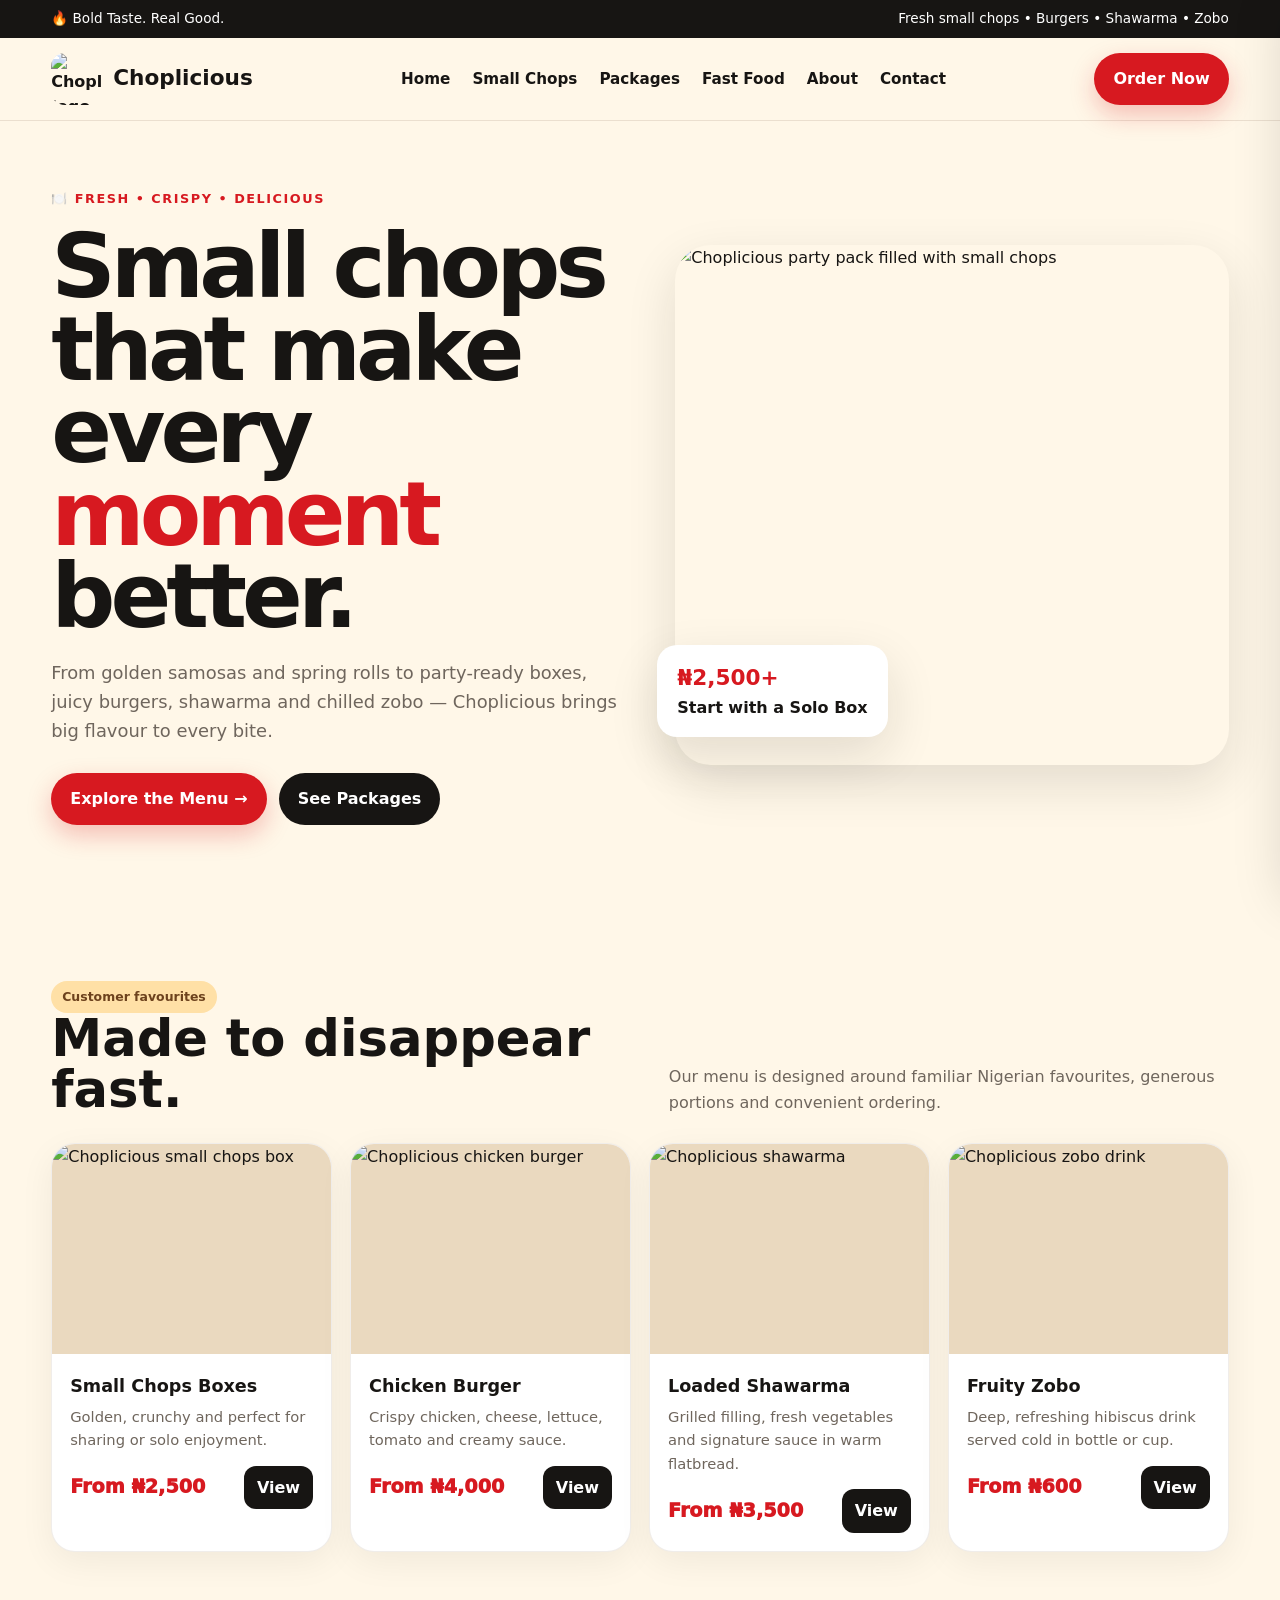
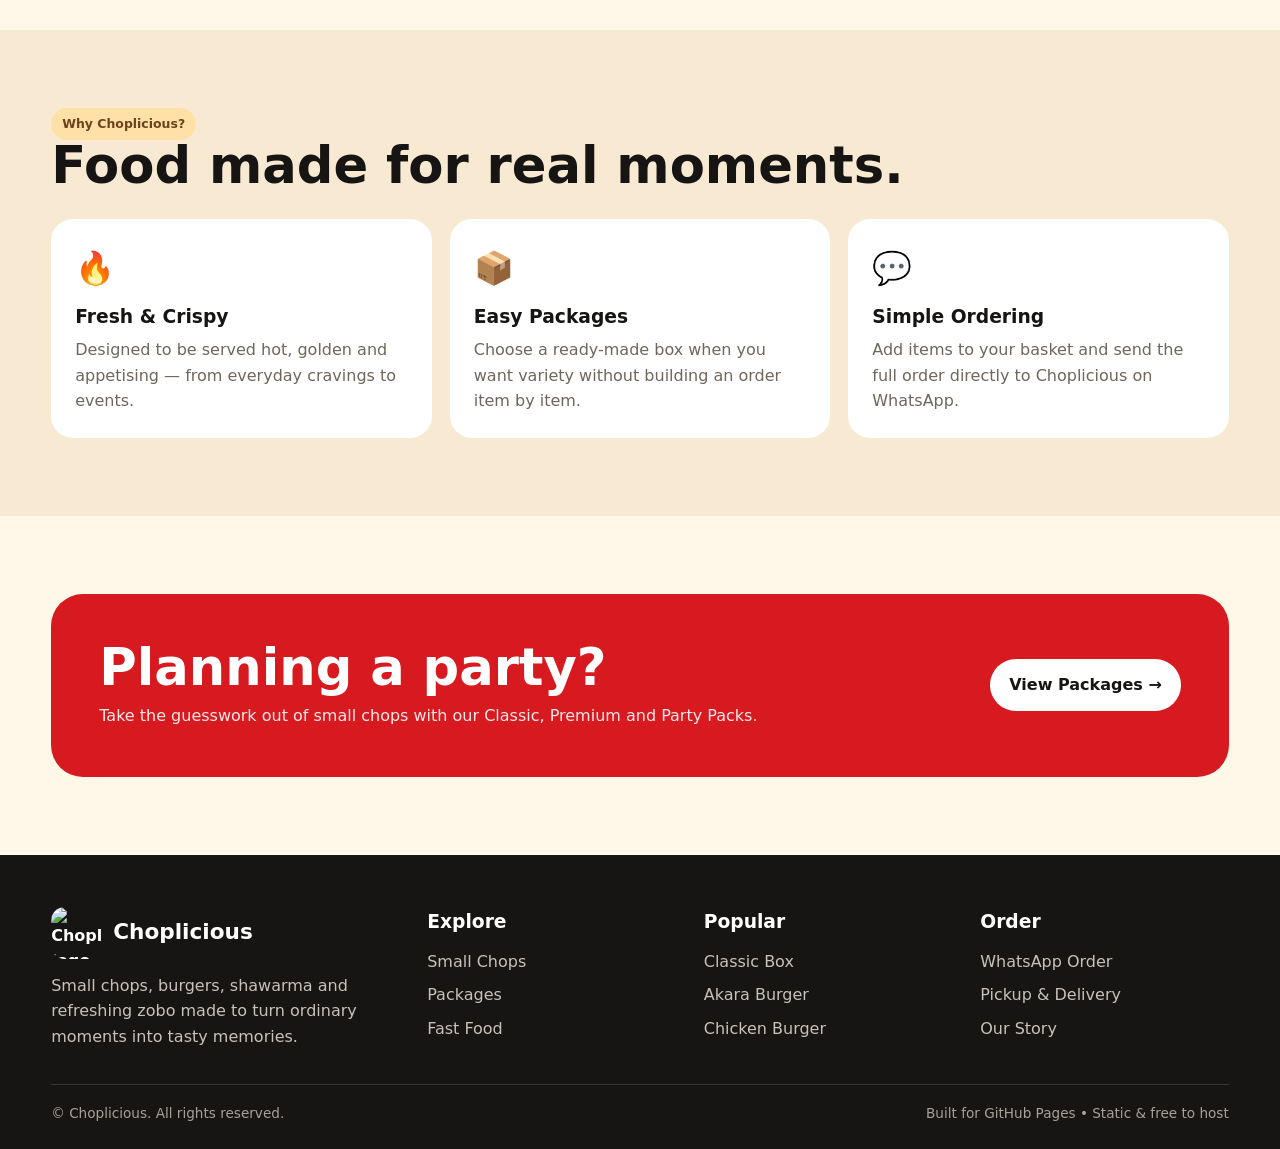
==== index.html @ dd44a3d0 "Add files via upload" ====
<!doctype html>
<html lang="en"><head><meta charset="utf-8"><meta name="viewport" content="width=device-width,initial-scale=1">
<title>Choplicious — Bold Taste. Real Good.</title><meta name="description" content="Choplicious small chops, burgers, shawarma and zobo.">
<link rel="preconnect" href="https://fonts.googleapis.com"><link rel="preconnect" href="https://fonts.gstatic.com" crossorigin>
<link href="https://fonts.googleapis.com/css2?family=DM+Sans:wght@400;500;700;900&family=Pacifico&display=swap" rel="stylesheet">
<link rel="stylesheet" href="styles.css"></head><body>
<div class="topbar"><div class="container"><span>🔥 Bold Taste. Real Good.</span><span>Fresh small chops • Burgers • Shawarma • Zobo</span></div></div>
<header class="navbar"><div class="container nav-inner">
<a class="brand" href="index.html"><img src="assets/logo.png" alt="Choplicious logo"><span>Choplicious</span></a>
<button class="menu-btn" id="mobileMenu" aria-label="Open menu">☰</button>
<nav class="nav-links" id="navLinks">
<a href="index.html">Home</a><a href="menu.html">Small Chops</a><a href="packages.html">Packages</a><a href="fast-food.html">Fast Food</a><a href="about.html">About</a><a href="contact.html">Contact</a>
</nav>
<a class="btn btn-primary nav-cta" href="contact.html">Order Now</a>
</div></header>

<main>
<section class="hero"><div class="container hero-grid"><div>
<span class="kicker">🍽️ Fresh • Crispy • Delicious</span>
<h1>Small chops that make every <span>moment</span> better.</h1>
<p>From golden samosas and spring rolls to party-ready boxes, juicy burgers, shawarma and chilled zobo — Choplicious brings big flavour to every bite.</p>
<div class="hero-actions"><a class="btn btn-primary" href="menu.html">Explore the Menu →</a><a class="btn btn-dark" href="packages.html">See Packages</a></div>
</div><div class="hero-card"><img src="assets/party-pack.png" alt="Choplicious party pack filled with small chops"><div class="hero-badge"><strong>₦2,500+</strong>Start with a Solo Box</div></div></div></section>

<section class="section"><div class="container"><div class="section-head"><div><span class="pill">Customer favourites</span><h2>Made to disappear fast.</h2></div><p>Our menu is designed around familiar Nigerian favourites, generous portions and convenient ordering.</p></div>
<div class="cards">
<div class="card"><div class="card-img"><img src="assets/solo-box.png" alt="Choplicious small chops box"></div><div class="card-body"><h3>Small Chops Boxes</h3><p>Golden, crunchy and perfect for sharing or solo enjoyment.</p><div class="card-foot"><span class="price">From ₦2,500</span><a class="small-btn" href="packages.html">View</a></div></div></div>
<div class="card"><div class="card-img"><img src="assets/chicken-burger.png" alt="Choplicious chicken burger"></div><div class="card-body"><h3>Chicken Burger</h3><p>Crispy chicken, cheese, lettuce, tomato and creamy sauce.</p><div class="card-foot"><span class="price">From ₦4,000</span><a class="small-btn" href="fast-food.html">View</a></div></div></div>
<div class="card"><div class="card-img"><img src="assets/shawarma.png" alt="Choplicious shawarma"></div><div class="card-body"><h3>Loaded Shawarma</h3><p>Grilled filling, fresh vegetables and signature sauce in warm flatbread.</p><div class="card-foot"><span class="price">From ₦3,500</span><a class="small-btn" href="fast-food.html">View</a></div></div></div>
<div class="card"><div class="card-img"><img src="assets/zobo.png" alt="Choplicious zobo drink"></div><div class="card-body"><h3>Fruity Zobo</h3><p>Deep, refreshing hibiscus drink served cold in bottle or cup.</p><div class="card-foot"><span class="price">From ₦600</span><a class="small-btn" href="fast-food.html">View</a></div></div></div>
</div></div></section>

<section class="section alt"><div class="container"><div class="section-head"><div><span class="pill">Why Choplicious?</span><h2>Food made for real moments.</h2></div></div>
<div class="feature-strip"><div class="feature"><div class="icon">🔥</div><h3>Fresh & Crispy</h3><p>Designed to be served hot, golden and appetising — from everyday cravings to events.</p></div><div class="feature"><div class="icon">📦</div><h3>Easy Packages</h3><p>Choose a ready-made box when you want variety without building an order item by item.</p></div><div class="feature"><div class="icon">💬</div><h3>Simple Ordering</h3><p>Add items to your basket and send the full order directly to Choplicious on WhatsApp.</p></div></div></div></section>

<section class="section"><div class="container"><div class="cta"><div><h2>Planning a party?</h2><p>Take the guesswork out of small chops with our Classic, Premium and Party Packs.</p></div><a class="btn btn-light" href="packages.html">View Packages →</a></div></div></section>
</main>
<footer class="footer"><div class="container">
<div class="footer-grid">
<div><div class="brand"><img src="assets/logo.png" alt="Choplicious logo"><span>Choplicious</span></div><p style="margin-top:14px">Small chops, burgers, shawarma and refreshing zobo made to turn ordinary moments into tasty memories.</p></div>
<div><h3>Explore</h3><div class="footer-links"><a href="menu.html">Small Chops</a><a href="packages.html">Packages</a><a href="fast-food.html">Fast Food</a></div></div>
<div><h3>Popular</h3><div class="footer-links"><a href="packages.html">Classic Box</a><a href="fast-food.html">Akara Burger</a><a href="fast-food.html">Chicken Burger</a></div></div>
<div><h3>Order</h3><div class="footer-links"><a href="contact.html">WhatsApp Order</a><a href="contact.html">Pickup & Delivery</a><a href="about.html">Our Story</a></div></div>
</div>
<div class="footer-bottom"><span>© <span id="year"></span> Choplicious. All rights reserved.</span><span>Built for GitHub Pages • Static & free to host</span></div>
</div></footer>
<div class="toast" id="toast"></div>
<div class="cart" id="cart"><div class="cart-head"><div><b>Your Order</b><div style="color:#777;font-size:.85rem">Ready for WhatsApp checkout</div></div><button class="close" onclick="closeCart()">×</button></div><div class="cart-items" id="cartItems"></div><div class="cart-foot"><div style="display:flex;justify-content:space-between;font-size:1.1rem;margin-bottom:14px"><b>Total</b><b id="cartTotal">₦0</b></div><button class="btn btn-primary" style="width:100%" onclick="checkout()">Order via WhatsApp</button></div></div>
<script src="script.js"></script>
</body></html>
---- styles.css ----
:root{
  --red:#d71920;
  --red-dark:#a90f15;
  --cream:#fff7e8;
  --cream-2:#f8ead2;
  --charcoal:#171513;
  --gold:#e8a52a;
  --brown:#8a5a32;
  --brown-dark:#5a361f;
  --white:#fff;
  --muted:#6f665d;
  --shadow:0 18px 50px rgba(23,21,19,.12);
  --radius:24px;
  --max:1180px;
}
*{box-sizing:border-box;margin:0;padding:0}
html{scroll-behavior:smooth}
body{
  font-family:Inter,system-ui,-apple-system,BlinkMacSystemFont,"Segoe UI",sans-serif;
  background:var(--cream);color:var(--charcoal);line-height:1.6;
}
a{text-decoration:none;color:inherit}
img{max-width:100%;display:block}
button,input,textarea{font:inherit}
.container{width:min(var(--max),92%);margin:auto}
.topbar{background:var(--charcoal);color:#fff;font-size:.85rem}
.topbar .container{display:flex;justify-content:space-between;gap:20px;padding:8px 0}
.navbar{
  position:sticky;top:0;z-index:1000;background:rgba(255,247,232,.94);
  backdrop-filter:blur(16px);border-bottom:1px solid rgba(90,54,31,.12)
}
.nav-inner{height:82px;display:flex;align-items:center;justify-content:space-between;gap:24px}
.brand{display:flex;align-items:center;gap:10px;font-weight:900}
.brand img{width:52px;height:52px;object-fit:contain;border-radius:14px}
.brand span{font-size:1.35rem}
.nav-links{display:flex;align-items:center;gap:22px;font-weight:700;font-size:.95rem}
.nav-links a{position:relative}
.nav-links a:after{content:"";position:absolute;left:0;bottom:-8px;width:0;height:3px;background:var(--red);border-radius:10px;transition:.25s}
.nav-links a:hover:after,.nav-links a.active:after{width:100%}
.menu-btn{display:none;border:0;background:var(--charcoal);color:#fff;border-radius:12px;padding:10px 12px}
.btn{
  display:inline-flex;align-items:center;justify-content:center;gap:8px;border:0;
  padding:13px 19px;border-radius:999px;font-weight:900;cursor:pointer;transition:.25s
}
.btn-primary{background:var(--red);color:#fff;box-shadow:0 10px 24px rgba(215,25,32,.25)}
.btn-primary:hover{transform:translateY(-2px);background:var(--red-dark)}
.btn-dark{background:var(--charcoal);color:#fff}
.btn-light{background:#fff;color:var(--charcoal)}
.hero{padding:64px 0 78px;overflow:hidden}
.hero-grid{display:grid;grid-template-columns:1.02fr .98fr;align-items:center;gap:48px}
.kicker{display:inline-flex;align-items:center;gap:8px;color:var(--red);font-weight:900;text-transform:uppercase;letter-spacing:.12em;font-size:.8rem}
.hero h1{font-size:clamp(3rem,7vw,6.2rem);line-height:.92;margin:15px 0 22px;letter-spacing:-.055em}
.hero h1 span{color:var(--red)}
.hero p{font-size:1.12rem;color:var(--muted);max-width:620px}
.hero-actions{display:flex;flex-wrap:wrap;gap:12px;margin-top:28px}
.hero-card{position:relative}
.hero-card img{width:100%;height:520px;object-fit:cover;border-radius:36px;box-shadow:var(--shadow)}
.hero-badge{
  position:absolute;left:-18px;bottom:28px;background:#fff;padding:16px 20px;border-radius:20px;
  box-shadow:var(--shadow);font-weight:900
}
.hero-badge strong{display:block;color:var(--red);font-size:1.35rem}
.section{padding:78px 0}
.section.alt{background:var(--cream-2)}
.section-head{display:flex;align-items:end;justify-content:space-between;gap:24px;margin-bottom:28px}
.section-head h2{font-size:clamp(2rem,4vw,3.4rem);line-height:1}
.section-head p{max-width:560px;color:var(--muted)}
.pill{display:inline-block;background:#ffe0a6;color:#6d421d;padding:6px 11px;border-radius:999px;font-weight:900;font-size:.78rem}
.cards{display:grid;grid-template-columns:repeat(4,1fr);gap:18px}
.card{
  background:#fff;border:1px solid rgba(90,54,31,.09);border-radius:var(--radius);
  overflow:hidden;box-shadow:0 10px 35px rgba(23,21,19,.06);transition:.25s
}
.card:hover{transform:translateY(-6px);box-shadow:var(--shadow)}
.card-img{height:210px;overflow:hidden;background:#ead9bf}
.card-img img{width:100%;height:100%;object-fit:cover;transition:.5s}
.card:hover .card-img img{transform:scale(1.04)}
.card-body{padding:18px}
.card-body h3{font-size:1.1rem;margin-bottom:4px}
.card-body p{color:var(--muted);font-size:.92rem;min-height:44px}
.price{font-size:1.2rem;font-weight:950;color:var(--red)}
.card-foot{display:flex;justify-content:space-between;align-items:center;gap:12px;margin-top:14px}
.small-btn{border:0;background:var(--charcoal);color:#fff;padding:9px 13px;border-radius:12px;font-weight:800;cursor:pointer}
.menu-grid{display:grid;grid-template-columns:repeat(3,1fr);gap:18px}
.menu-card{padding:20px;background:#fff;border-radius:22px;border:1px solid rgba(90,54,31,.08)}
.menu-card h3{display:flex;justify-content:space-between;gap:12px}
.menu-card .desc{font-size:.88rem;color:var(--muted);margin:5px 0 12px}
.menu-card .meta{font-size:.78rem;color:#806f5e}
.filters{display:flex;gap:9px;flex-wrap:wrap;margin-bottom:24px}
.filter{border:1px solid #d9c4a7;background:#fff;color:var(--charcoal);padding:9px 14px;border-radius:999px;font-weight:800;cursor:pointer}
.filter.active{background:var(--red);border-color:var(--red);color:#fff}
.package-grid{display:grid;grid-template-columns:repeat(4,1fr);gap:18px}
.package{position:relative;padding:26px;background:var(--charcoal);color:#fff;border-radius:26px;overflow:hidden}
.package:nth-child(2){background:#6b4326}
.package:nth-child(3){background:var(--red)}
.package:nth-child(4){background:#9a6b2f}
.package:before{content:"";position:absolute;width:160px;height:160px;border-radius:50%;background:rgba(255,255,255,.08);right:-50px;top:-60px}
.package h3{font-size:1.45rem}
.package .package-price{font-size:2rem;font-weight:950;margin:8px 0 16px}
.package ul{list-style:none;display:grid;gap:8px;color:#f8ead2;font-size:.92rem;margin-bottom:20px}
.package li:before{content:"✓";color:#ffd36a;font-weight:900;margin-right:8px}
.feature-strip{display:grid;grid-template-columns:repeat(3,1fr);gap:18px}
.feature{padding:24px;background:#fff;border-radius:22px}
.feature .icon{font-size:2rem;margin-bottom:8px}
.feature h3{margin-bottom:5px}
.feature p{color:var(--muted)}
.cta{padding:48px;border-radius:32px;background:var(--red);color:#fff;display:flex;align-items:center;justify-content:space-between;gap:25px}
.cta h2{font-size:clamp(2rem,4vw,3.2rem);line-height:1}
.cta p{opacity:.9;margin-top:10px}
.page-hero{padding:72px 0 52px;background:linear-gradient(135deg,#fff7e8 0%,#f3dfbf 100%)}
.page-hero h1{font-size:clamp(2.7rem,6vw,5rem);line-height:.95;margin:10px 0}
.page-hero p{max-width:700px;color:var(--muted);font-size:1.08rem}
.about-grid{display:grid;grid-template-columns:1fr 1fr;gap:30px;align-items:center}
.about-image{border-radius:30px;overflow:hidden;box-shadow:var(--shadow)}
.about-image img{width:100%;height:500px;object-fit:cover}
.about-copy h2{font-size:2.7rem;line-height:1.05;margin-bottom:16px}
.about-copy p{color:var(--muted);margin-bottom:14px}
.contact-grid{display:grid;grid-template-columns:1fr 1fr;gap:24px}
.contact-card{background:#fff;padding:28px;border-radius:24px}
.contact-list{display:grid;gap:15px;margin-top:20px}
.contact-item{display:flex;gap:14px;align-items:flex-start}
.contact-item b{display:block}
.contact-item span{color:var(--muted);font-size:.9rem}
.form{display:grid;gap:14px}
.form label{font-weight:800}
.form input,.form textarea,.form select{width:100%;padding:13px 14px;border:1px solid #d9c4a7;border-radius:13px;background:#fffdf8;outline:none}
.form textarea{min-height:130px;resize:vertical}
.footer{background:var(--charcoal);color:#fff;padding:52px 0 24px}
.footer-grid{display:grid;grid-template-columns:1.4fr 1fr 1fr 1fr;gap:28px}
.footer p,.footer a{color:#c9c1b7}
.footer h3{margin-bottom:12px}
.footer-links{display:grid;gap:8px}
.footer-bottom{border-top:1px solid #393530;margin-top:35px;padding-top:18px;color:#a8a19a;font-size:.85rem;display:flex;justify-content:space-between}
.toast{position:fixed;right:20px;bottom:20px;background:var(--charcoal);color:#fff;padding:14px 18px;border-radius:14px;z-index:2000;box-shadow:var(--shadow);display:none}
.cart{
  position:fixed;right:0;top:0;width:min(420px,92vw);height:100vh;background:#fff;z-index:1500;
  transform:translateX(105%);transition:.3s;box-shadow:-15px 0 50px rgba(0,0,0,.15);display:flex;flex-direction:column
}
.cart.open{transform:translateX(0)}
.cart-head{padding:20px;border-bottom:1px solid #eee;display:flex;justify-content:space-between}
.cart-items{padding:20px;overflow:auto;flex:1;display:grid;align-content:start;gap:12px}
.cart-item{display:flex;justify-content:space-between;gap:15px;border-bottom:1px solid #eee;padding-bottom:12px}
.cart-foot{padding:20px;border-top:1px solid #eee}
.close{border:0;background:#f1ede7;border-radius:10px;width:38px;height:38px;cursor:pointer;font-size:1.2rem}
.empty{color:var(--muted);padding:30px 0;text-align:center}
@media(max-width:980px){
  .cards,.package-grid{grid-template-columns:repeat(2,1fr)}
  .menu-grid{grid-template-columns:repeat(2,1fr)}
  .hero-grid,.about-grid,.contact-grid{grid-template-columns:1fr}
  .hero-card{order:-1}
  .hero-card img{height:420px}
  .footer-grid{grid-template-columns:2fr 1fr 1fr}
}
@media(max-width:720px){
  .topbar .container{display:none}
  .nav-inner{height:70px}
  .nav-links{
    position:absolute;top:70px;left:0;right:0;background:var(--cream);padding:18px 5%;
    flex-direction:column;align-items:flex-start;transform:translateY(-150%);transition:.25s;box-shadow:0 15px 25px rgba(0,0,0,.08)
  }
  .nav-links.open{transform:translateY(0)}
  .menu-btn{display:block}
  .nav-cta{display:none}
  .cards,.package-grid,.menu-grid,.feature-strip{grid-template-columns:1fr}
  .section{padding:58px 0}
  .hero{padding:42px 0 58px}
  .hero-card img{height:330px}
  .hero-badge{left:10px}
  .footer-grid{grid-template-columns:1fr 1fr}
  .footer-bottom{flex-direction:column;gap:8px}
  .cta{padding:30px;flex-direction:column;align-items:flex-start}
}
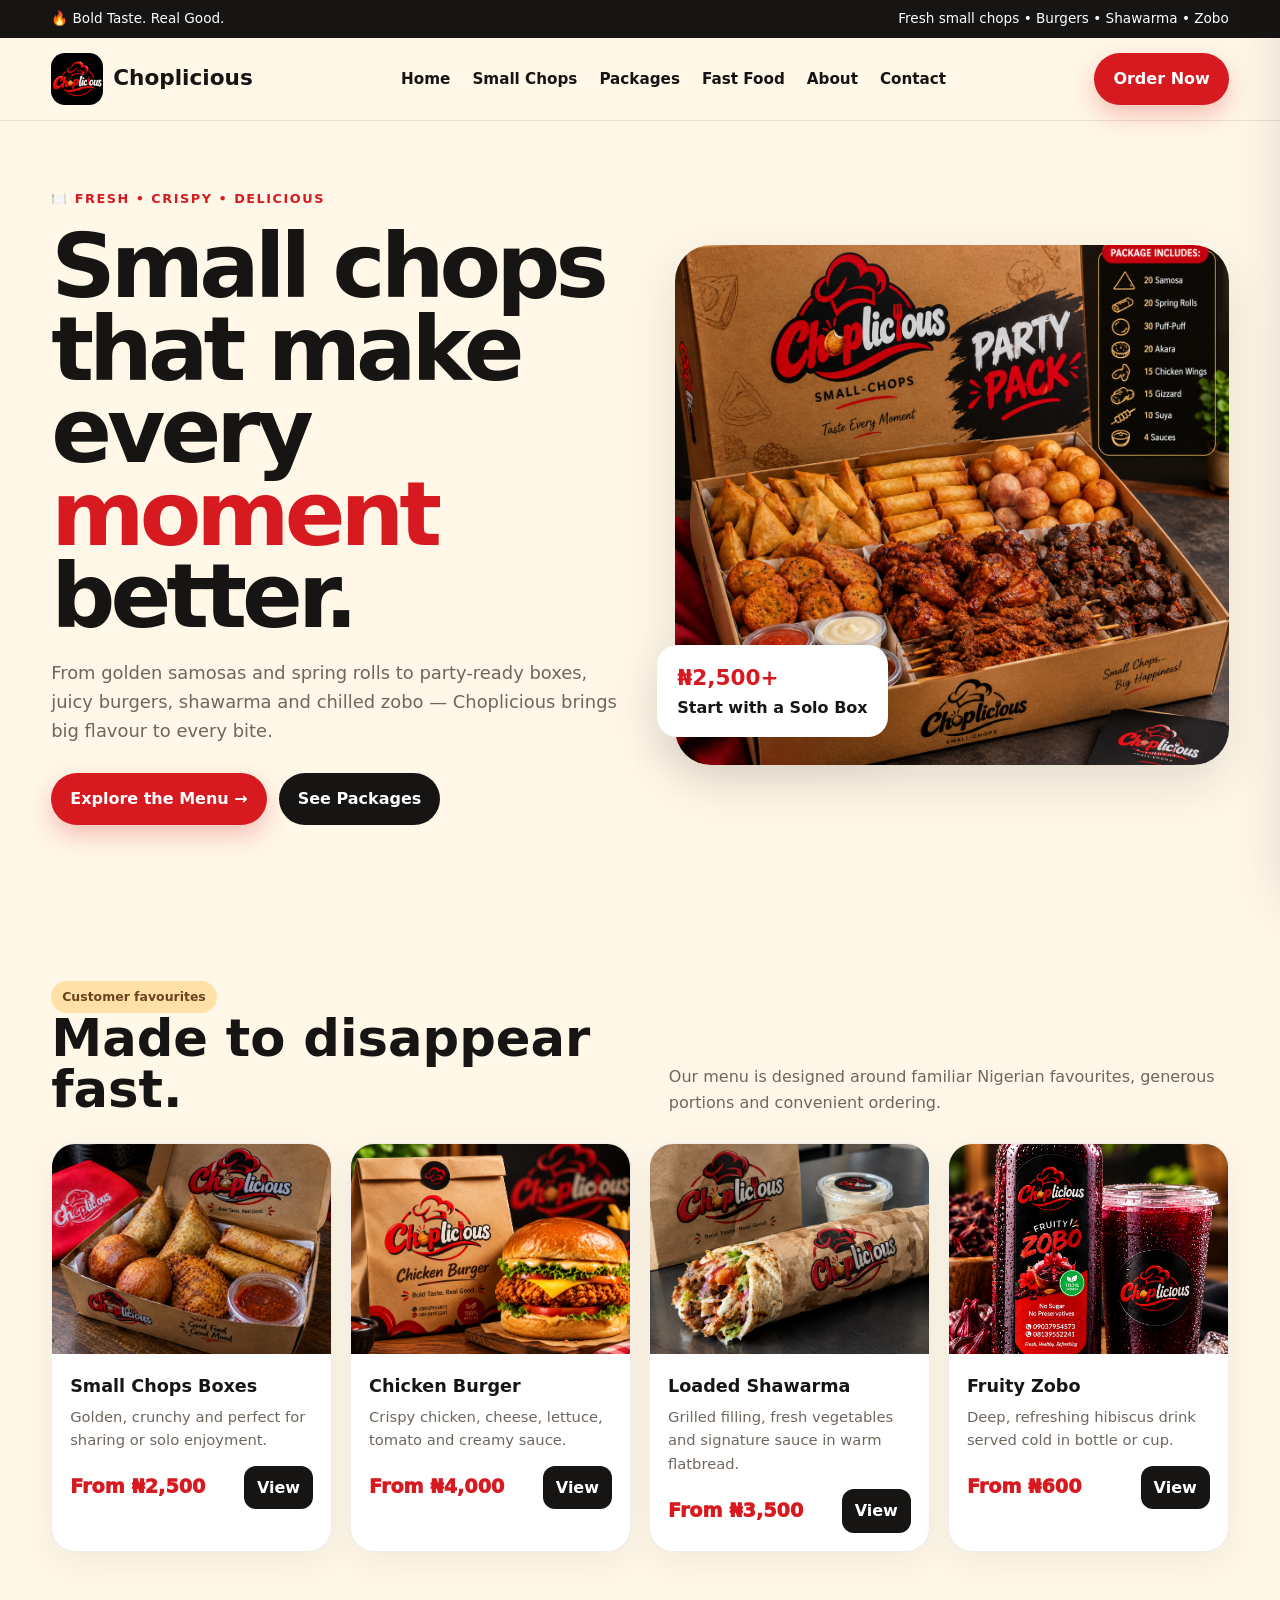
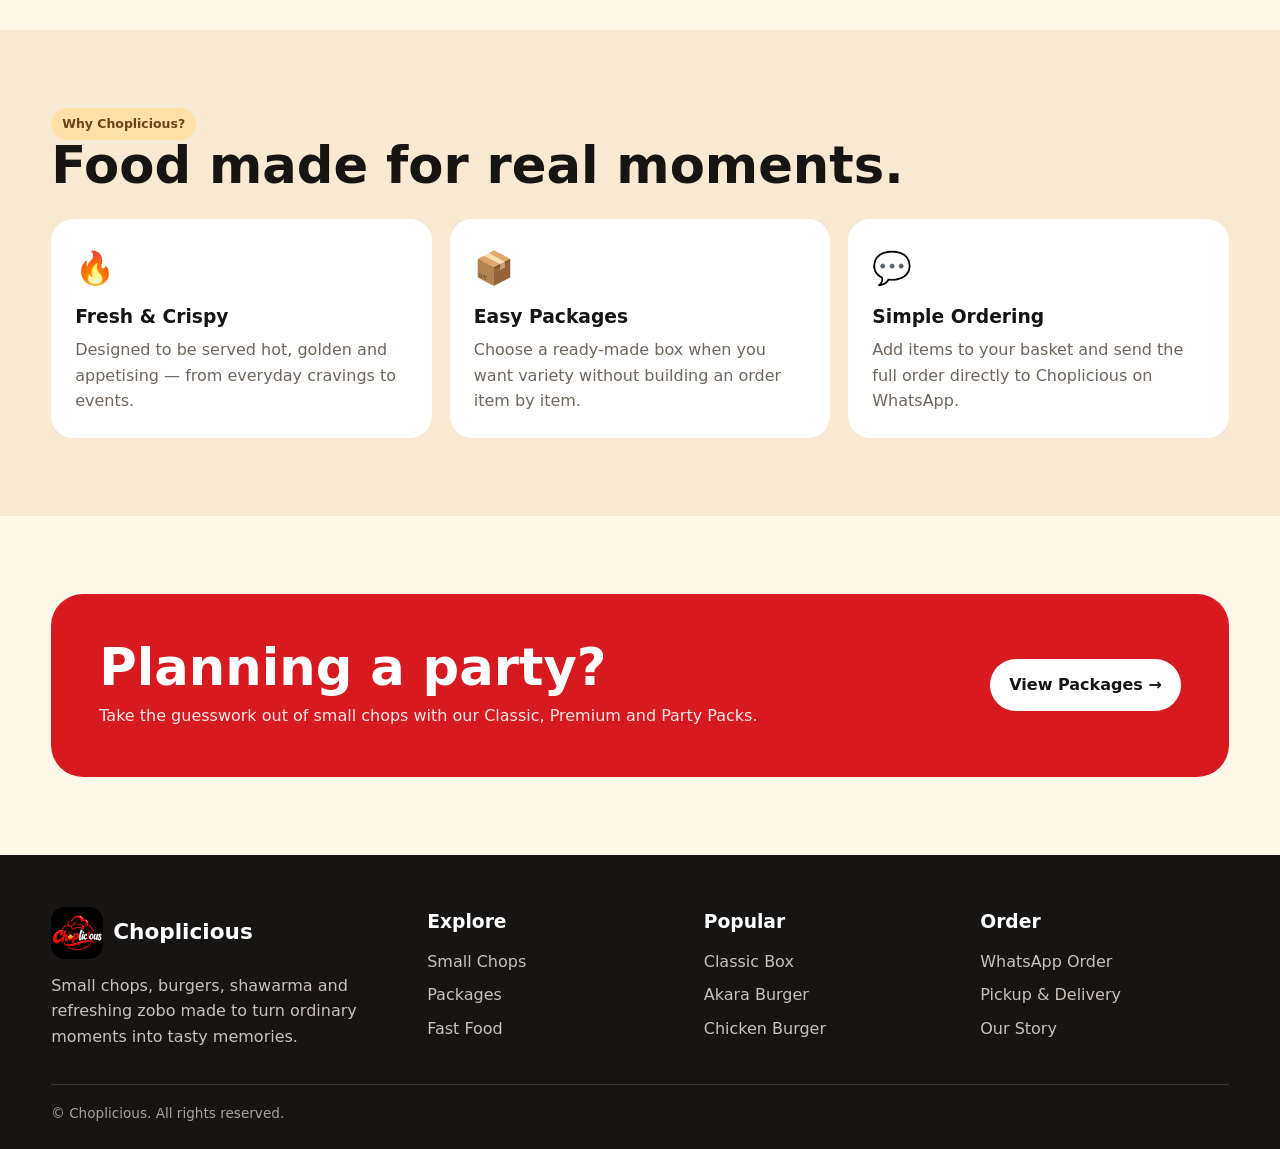
==== commit 76cff987: "Remove GitHub Pages footer tex" ====
--- a/index.html
+++ b/index.html
@@ -42,9 +42,13 @@
 <div><h3>Popular</h3><div class="footer-links"><a href="packages.html">Classic Box</a><a href="fast-food.html">Akara Burger</a><a href="fast-food.html">Chicken Burger</a></div></div>
 <div><h3>Order</h3><div class="footer-links"><a href="contact.html">WhatsApp Order</a><a href="contact.html">Pickup & Delivery</a><a href="about.html">Our Story</a></div></div>
 </div>
-<div class="footer-bottom"><span>© <span id="year"></span> Choplicious. All rights reserved.</span><span>Built for GitHub Pages • Static & free to host</span></div>
+
+<div class="footer-bottom">
+  <span>© <span id="year"></span> Choplicious. All rights reserved.</span>
+</div>
+
 </div></footer>
 <div class="toast" id="toast"></div>
 <div class="cart" id="cart"><div class="cart-head"><div><b>Your Order</b><div style="color:#777;font-size:.85rem">Ready for WhatsApp checkout</div></div><button class="close" onclick="closeCart()">×</button></div><div class="cart-items" id="cartItems"></div><div class="cart-foot"><div style="display:flex;justify-content:space-between;font-size:1.1rem;margin-bottom:14px"><b>Total</b><b id="cartTotal">₦0</b></div><button class="btn btn-primary" style="width:100%" onclick="checkout()">Order via WhatsApp</button></div></div>
 <script src="script.js"></script>
-</body></html>+</body></html>
--- a/styles.css
+++ b/styles.css
@@ -155,19 +155,56 @@
 @media(max-width:720px){
   .topbar .container{display:none}
   .nav-inner{height:70px}
-  .nav-links{
-    position:absolute;top:70px;left:0;right:0;background:var(--cream);padding:18px 5%;
-    flex-direction:column;align-items:flex-start;transform:translateY(-150%);transition:.25s;box-shadow:0 15px 25px rgba(0,0,0,.08)
-  }
-  .nav-links.open{transform:translateY(0)}
-  .menu-btn{display:block}
-  .nav-cta{display:none}
-  .cards,.package-grid,.menu-grid,.feature-strip{grid-template-columns:1fr}
-  .section{padding:58px 0}
-  .hero{padding:42px 0 58px}
-  .hero-card img{height:330px}
-  .hero-badge{left:10px}
-  .footer-grid{grid-template-columns:1fr 1fr}
-  .footer-bottom{flex-direction:column;gap:8px}
-  .cta{padding:30px;flex-direction:column;align-items:flex-start}
-}
+  
+.nav-links {
+  position: absolute;
+  top: 100%;
+  left: 0;
+  right: 0;
+  z-index: 1001;
+
+  display: flex;
+  flex-direction: column;
+  align-items: flex-start;
+  gap: 16px;
+
+  padding: 18px 5%;
+  background: var(--cream);
+  box-shadow: 0 15px 25px rgba(0, 0, 0, 0.12);
+
+  visibility: hidden;
+  opacity: 0;
+  pointer-events: none;
+  transform: translateY(-8px);
+
+  transition:
+    opacity 0.2s ease,
+    transform 0.2s ease,
+    visibility 0.2s ease;
+}
+
+.nav-links.open {
+  visibility: visible;
+  opacity: 1;
+  pointer-events: auto;
+  transform: translateY(0);
+}
+
+.menu-btn {
+  display: block;
+  position: relative;
+  z-index: 1002;
+  cursor: pointer;
+  touch-action: manipulation;
+}
+
+
+/* Small Chops menu image cards */
+.menu-img{width:100%;aspect-ratio:4/3;overflow:hidden;border-radius:16px;margin-bottom:16px;background:#f4eee8;border:1px solid rgba(90,54,31,.08)}
+.menu-img img{display:block;width:100%;height:100%;object-fit:cover;transition:transform .35s ease}
+.menu-card:hover .menu-img img{transform:scale(1.035)}
+.image-credits{margin-top:24px;padding:16px 18px;background:#fff;border:1px solid rgba(90,54,31,.08);border-radius:16px;color:#6f665d;font-size:.85rem}
+.image-credits summary{cursor:pointer;font-weight:700;color:#4d3322}
+.image-credits ul{margin:12px 0 0;padding-left:20px}
+.image-credits li{margin:6px 0}
+.image-credits a{color:inherit;text-decoration:underline}
